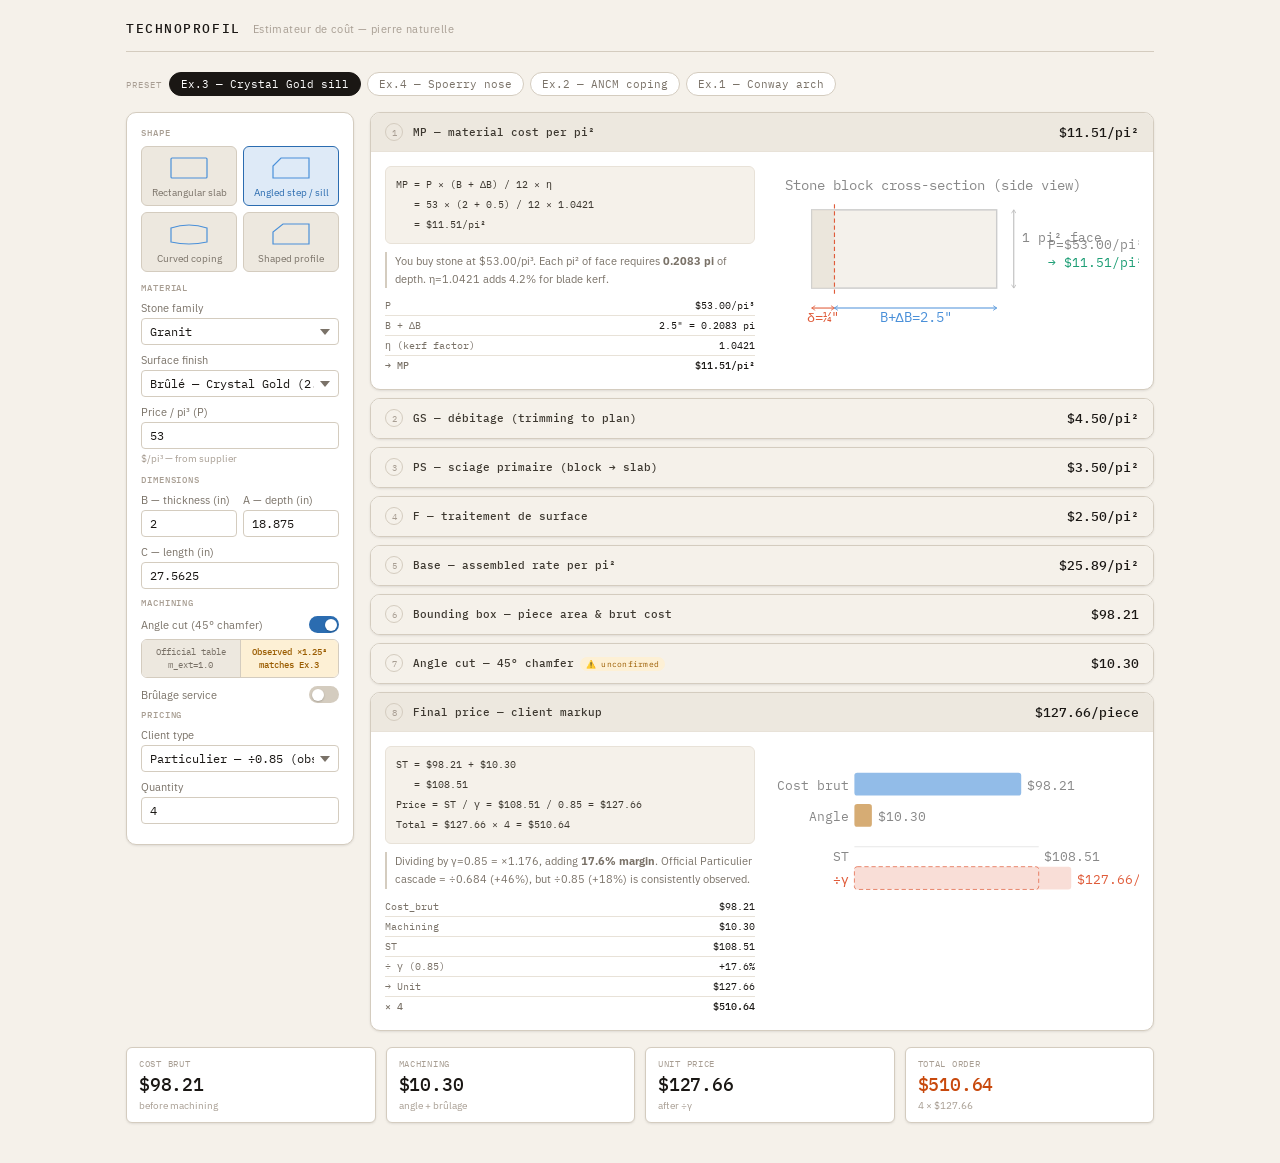
==== app/index.html @ 3b66a6e7 "[web-app] add demo application with the full logic" ====
<!DOCTYPE html>
<html lang="fr">
<head>
  <meta charset="UTF-8">
  <meta name="viewport" content="width=device-width, initial-scale=1.0">
  <title>Technoprofil — Estimateur</title>
  <link rel="stylesheet" href="style.css">
</head>
<body>
<div id="app">

  <!-- Header -->
  <header class="app-header">
    <span class="app-title">Technoprofil</span>
    <span class="app-subtitle">Estimateur de coût — pierre naturelle</span>
  </header>

  <!-- Preset chips -->
  <div class="top-bar">
    <span class="top-label">Preset</span>
    <button class="chip on"  onclick="applyPreset('ex3', this)">Ex.3 — Crystal Gold sill</button>
    <button class="chip"     onclick="applyPreset('ex4', this)">Ex.4 — Spoerry nose</button>
    <button class="chip"     onclick="applyPreset('ex2', this)">Ex.2 — ANCM coping</button>
    <button class="chip"     onclick="applyPreset('ex1', this)">Ex.1 — Conway arch</button>
  </div>

  <!-- Main columns -->
  <div class="cols">

    <!-- ── Left panel: inputs ── -->
    <div>
      <div class="card">

        <!-- Shape -->
        <div class="sec">Shape</div>
        <div class="shape-pick">
          <div class="sh-btn" onclick="setShape('rect', this)">
            <svg width="44" height="28" viewBox="0 0 44 28">
              <rect x="4" y="4" width="36" height="20" rx="1" fill="none" stroke="#4A90D9" stroke-width="1.2"/>
            </svg>
            <span>Rectangular slab</span>
          </div>
          <div class="sh-btn on" onclick="setShape('chamfer', this)">
            <svg width="44" height="28" viewBox="0 0 44 28">
              <path d="M12 4 L40 4 L40 24 L4 24 L4 12 Z" fill="none" stroke="#4A90D9" stroke-width="1.2"/>
            </svg>
            <span>Angled step / sill</span>
          </div>
          <div class="sh-btn" onclick="setShape('coping', this)">
            <svg width="44" height="28" viewBox="0 0 44 28">
              <path d="M4 8 Q22 2 40 8 L40 22 Q22 26 4 22 Z" fill="none" stroke="#4A90D9" stroke-width="1.2"/>
            </svg>
            <span>Curved coping</span>
          </div>
          <div class="sh-btn" onclick="setShape('profile', this)">
            <svg width="44" height="28" viewBox="0 0 44 28">
              <path d="M4 24 L4 12 L14 4 L40 4 L40 24 Z" fill="none" stroke="#4A90D9" stroke-width="1.2"/>
            </svg>
            <span>Shaped profile</span>
          </div>
        </div>

        <!-- Material -->
        <div class="sec">Material</div>
        <div class="field">
          <label>Stone family</label>
          <select id="famille" onchange="render()">
            <option value="granit">Granit</option>
            <option value="calcaire">Calcaire</option>
          </select>
        </div>
        <div class="field">
          <label>Surface finish</label>
          <select id="fini" onchange="render()">
            <!-- populated from FINISH_OPTIONS in tables.js -->
          </select>
        </div>
        <div class="field">
          <label>Price / pi³ (P)</label>
          <input type="number" id="P" value="53" step="0.5" oninput="render()">
          <div class="hint">$/pi³ — from supplier</div>
        </div>

        <!-- Dimensions -->
        <div class="sec" style="margin-top:6px">Dimensions</div>
        <div class="r2">
          <div class="field">
            <label>B — thickness (in)</label>
            <input type="number" id="B" value="2" step="0.125" oninput="render()">
          </div>
          <div class="field">
            <label>A — depth (in)</label>
            <input type="number" id="A" value="18.875" step="0.0625" oninput="render()">
          </div>
        </div>
        <div class="field">
          <label>C — length (in)</label>
          <input type="number" id="C" value="27.5625" step="0.0625" oninput="render()">
        </div>

        <!-- Machining -->
        <div class="sec" style="margin-top:6px">Machining</div>
        <div class="tog-row">
          <span>Angle cut (45° chamfer)</span>
          <label class="tog-track">
            <input class="tog-input" type="checkbox" id="hasAngle" checked onchange="render()">
            <span class="tog-thumb"></span>
          </label>
        </div>
        <div id="mext-pick" class="mext-toggle">
          <button class="mext-opt" data-mext="official" onclick="setMext('official', this)">Official table<br>m_ext=1.0</button>
          <button class="mext-opt on" data-mext="observed" onclick="setMext('observed', this)">Observed ×1.25²<br>matches Ex.3</button>
        </div>
        <div class="tog-row" style="margin-top:6px">
          <span>Brûlage service</span>
          <label class="tog-track">
            <input class="tog-input" type="checkbox" id="hasBrulage" onchange="toggleBrulage(this)">
            <span class="tog-thumb"></span>
          </label>
        </div>
        <div id="brulage-fields" style="display:none">
          <div class="field">
            <label>Rate ($/pi.lin)</label>
            <input type="number" id="brulRate" value="3.00" step="0.25" oninput="render()">
            <div class="hint">3.00 (Ex.4 Crystal Gold) · 5.00 (Ex.1 Woodbury) ⚠️</div>
          </div>
          <div class="hint">κ=1.4 path factor applied automatically</div>
        </div>

        <!-- Pricing -->
        <div class="sec" style="margin-top:6px">Pricing</div>
        <div class="field">
          <label>Client type</label>
          <select id="client" onchange="render()">
            <!-- populated from CLIENT_TYPES in tables.js -->
          </select>
        </div>
        <div class="field">
          <label>Quantity</label>
          <input type="number" id="QTY" value="4" min="1" step="1" oninput="render()">
        </div>

      </div><!-- /.card -->
    </div><!-- /left panel -->

    <!-- ── Right panel: steps ── -->
    <div class="steps-col" id="steps-col">
      <!-- Populated by calculator.js -->
    </div>

  </div><!-- /.cols -->

  <!-- Totals -->
  <div class="totals">
    <div class="tot">
      <div class="lbl">Cost brut</div>
      <div class="val" id="t-brut">—</div>
      <div class="sub">before machining</div>
    </div>
    <div class="tot">
      <div class="lbl">Machining</div>
      <div class="val" id="t-mach">—</div>
      <div class="sub">angle + brûlage</div>
    </div>
    <div class="tot">
      <div class="lbl">Unit price</div>
      <div class="val" id="t-unit">—</div>
      <div class="sub">after ÷γ</div>
    </div>
    <div class="tot">
      <div class="lbl">Total order</div>
      <div class="val" id="t-total">—</div>
      <div class="sub" id="t-qty">—</div>
    </div>
  </div>

</div><!-- /#app -->

<!-- Load order: tables first (data), then calculator (logic + render) -->
<script src="tables.js"></script>
<script src="calculator.js"></script>
<script>
  // Populate dropdowns from tables.js at startup
  (function() {
    const finiSel   = document.getElementById('fini');
    const clientSel = document.getElementById('client');

    FINISH_OPTIONS.forEach(([label, code]) => {
      const o = document.createElement('option');
      o.value = code; o.textContent = label;
      finiSel.appendChild(o);
    });
    CLIENT_TYPES.forEach(([label, gamma]) => {
      const o = document.createElement('option');
      o.value = gamma; o.textContent = label;
      clientSel.appendChild(o);
    });
  })();
</script>
</body>
</html>
---- app/style.css ----
/* ─────────────────────────────────────────────────────────────
   TECHNOPROFIL — Stylesheet
   Design: industrial/precision tool, warm stone palette
   Font: IBM Plex Mono (monospace) + IBM Plex Sans
   ───────────────────────────────────────────────────────────── */

@import url('https://fonts.googleapis.com/css2?family=IBM+Plex+Mono:wght@400;500&family=IBM+Plex+Sans:wght@400;500&display=swap');

/* ── Tokens ──────────────────────────────────────────────────── */
:root {
  --stone:       #f5f1ea;
  --stone-mid:   #ede8df;
  --stone-deep:  #e0d8cb;
  --ink:         #1a1714;
  --ink-mid:     #3d3830;
  --ink-light:   #7a7268;
  --ink-ghost:   #a89e93;
  --rule:        #d4ccbf;
  --rule-light:  #e8e2d8;

  --accent:      #c8490d;    /* terracotta — warning / highlight */
  --accent-soft: #f5e8e2;
  --blue:        #2b6cb0;
  --blue-soft:   #deeaf7;
  --green:       #1a7a53;
  --green-soft:  #d8f0e6;
  --amber:       #9a5c00;
  --amber-soft:  #fdf0d5;

  --radius-sm:   4px;
  --radius-md:   6px;
  --radius-lg:   10px;

  --mono: 'IBM Plex Mono', 'Courier New', monospace;
  --sans: 'IBM Plex Sans', system-ui, sans-serif;

  --shadow-card: 0 1px 3px rgba(0,0,0,.06), 0 1px 2px rgba(0,0,0,.04);
}

/* ── Reset & base ────────────────────────────────────────────── */
*, *::before, *::after { box-sizing: border-box; margin: 0; padding: 0; }

html { font-size: 14px; }

body {
  font-family: var(--sans);
  font-size: 13px;
  background: var(--stone);
  color: var(--ink);
  min-height: 100vh;
  padding: 0;
}

input, select, button, textarea {
  font-family: inherit;
  font-size: inherit;
}

input[type="number"], input[type="text"], select {
  width: 100%;
  border: 1px solid var(--rule);
  border-radius: var(--radius-sm);
  background: #fff;
  color: var(--ink);
  padding: 5px 8px;
  font-family: var(--mono);
  font-size: 12px;
  transition: border-color .15s;
  appearance: none;
  -webkit-appearance: none;
}
input[type="number"]:focus, input[type="text"]:focus, select:focus {
  outline: none;
  border-color: var(--blue);
}
select {
  background-image: url("data:image/svg+xml,%3Csvg xmlns='http://www.w3.org/2000/svg' width='10' height='6'%3E%3Cpath d='M0 0l5 6 5-6z' fill='%237a7268'/%3E%3C/svg%3E");
  background-repeat: no-repeat;
  background-position: right 8px center;
  padding-right: 24px;
}

/* ── App shell ───────────────────────────────────────────────── */
#app {
  max-width: 1060px;
  margin: 0 auto;
  padding: 20px 16px 40px;
}

/* ── Header ─────────────────────────────────────────────────── */
.app-header {
  display: flex;
  align-items: baseline;
  gap: 12px;
  margin-bottom: 20px;
  padding-bottom: 14px;
  border-bottom: 1px solid var(--rule);
}
.app-title {
  font-family: var(--mono);
  font-size: 13px;
  font-weight: 500;
  letter-spacing: .12em;
  text-transform: uppercase;
  color: var(--ink);
}
.app-subtitle {
  font-size: 11px;
  color: var(--ink-ghost);
  letter-spacing: .04em;
}

/* ── Preset bar ──────────────────────────────────────────────── */
.top-bar {
  display: flex;
  gap: 6px;
  flex-wrap: wrap;
  align-items: center;
  margin-bottom: 16px;
}
.top-label {
  font-family: var(--mono);
  font-size: 9px;
  color: var(--ink-ghost);
  letter-spacing: .1em;
  text-transform: uppercase;
  margin-right: 2px;
}
.chip {
  font-family: var(--mono);
  font-size: 11px;
  padding: 4px 11px;
  border-radius: 20px;
  border: 1px solid var(--rule);
  background: #fff;
  color: var(--ink-light);
  cursor: pointer;
  transition: all .15s;
  white-space: nowrap;
}
.chip:hover { border-color: var(--ink-light); color: var(--ink); }
.chip.on {
  background: var(--ink);
  color: #fff;
  border-color: var(--ink);
}

/* ── Two-column layout ───────────────────────────────────────── */
.cols {
  display: grid;
  grid-template-columns: 228px 1fr;
  gap: 16px;
  align-items: start;
}
@media (max-width: 640px) { .cols { grid-template-columns: 1fr; } }

/* ── Panel cards ─────────────────────────────────────────────── */
.card {
  background: #fff;
  border: 1px solid var(--rule);
  border-radius: var(--radius-lg);
  padding: 14px 14px 12px;
  box-shadow: var(--shadow-card);
}
.card + .card { margin-top: 10px; }

.sec {
  font-family: var(--mono);
  font-size: 9px;
  letter-spacing: .1em;
  text-transform: uppercase;
  color: var(--ink-ghost);
  font-weight: 500;
  margin-bottom: 8px;
}

/* ── Form fields ─────────────────────────────────────────────── */
.field { margin-bottom: 8px; }
.field label {
  display: block;
  font-size: 11px;
  color: var(--ink-light);
  margin-bottom: 3px;
}
.hint {
  font-size: 10px;
  color: var(--ink-ghost);
  margin-top: 3px;
  line-height: 1.4;
}
.r2 { display: grid; grid-template-columns: 1fr 1fr; gap: 6px; }

/* ── Shape picker ────────────────────────────────────────────── */
.shape-pick {
  display: grid;
  grid-template-columns: 1fr 1fr;
  gap: 6px;
  margin-bottom: 10px;
}
.sh-btn {
  border: 1px solid var(--rule);
  border-radius: var(--radius-md);
  padding: 7px 4px 6px;
  cursor: pointer;
  text-align: center;
  background: var(--stone-mid);
  transition: all .15s;
}
.sh-btn:hover { border-color: var(--ink-light); background: var(--stone-deep); }
.sh-btn.on {
  border-color: var(--blue);
  background: var(--blue-soft);
}
.sh-btn svg { display: block; margin: 0 auto 4px; }
.sh-btn span {
  font-size: 10px;
  color: var(--ink-light);
  line-height: 1.3;
  display: block;
}
.sh-btn.on span { color: var(--blue); }

/* ── Toggle switch ───────────────────────────────────────────── */
.tog-row {
  display: flex;
  align-items: center;
  justify-content: space-between;
  margin-bottom: 6px;
  font-size: 11px;
  color: var(--ink-light);
}
.tog-track {
  position: relative;
  width: 30px; height: 17px;
  background: var(--rule);
  border-radius: 9px;
  display: inline-block;
  cursor: pointer;
  transition: background .2s;
  flex-shrink: 0;
}
.tog-track:has(input:checked) { background: var(--blue); }
.tog-thumb {
  position: absolute;
  top: 2.5px; left: 2.5px;
  width: 12px; height: 12px;
  background: #fff;
  border-radius: 50%;
  transition: transform .18s;
  pointer-events: none;
  box-shadow: 0 1px 2px rgba(0,0,0,.2);
}
.tog-input {
  position: absolute;
  opacity: 0; width: 100%; height: 100%;
  cursor: pointer; margin: 0;
}
.tog-input:checked ~ .tog-thumb { transform: translateX(13px); }

/* ── m_ext mode toggle ───────────────────────────────────────── */
.mext-toggle {
  display: flex;
  border: 1px solid var(--rule);
  border-radius: var(--radius-md);
  overflow: hidden;
  margin-bottom: 8px;
}
.mext-opt {
  flex: 1;
  font-family: var(--mono);
  font-size: 9px;
  padding: 6px 4px;
  text-align: center;
  cursor: pointer;
  background: var(--stone-mid);
  color: var(--ink-light);
  border: none;
  transition: all .15s;
  line-height: 1.4;
}
.mext-opt + .mext-opt { border-left: 1px solid var(--rule); }
.mext-opt:hover { background: var(--stone-deep); }
.mext-opt.on { background: var(--amber-soft); color: var(--amber); font-weight: 500; }

/* ── Steps column ────────────────────────────────────────────── */
.steps-col { display: flex; flex-direction: column; gap: 8px; }

/* ── Step card ───────────────────────────────────────────────── */
.step-card {
  border: 1px solid var(--rule);
  border-radius: var(--radius-lg);
  overflow: hidden;
  background: #fff;
  box-shadow: var(--shadow-card);
  transition: box-shadow .15s;
}
.step-card:hover { box-shadow: 0 2px 6px rgba(0,0,0,.08); }

.step-head {
  display: flex;
  align-items: center;
  gap: 10px;
  padding: 10px 14px;
  background: var(--stone);
  border-bottom: 1px solid transparent;
  cursor: pointer;
  user-select: none;
  transition: background .12s;
}
.step-card.open .step-head {
  border-bottom-color: var(--rule-light);
  background: var(--stone-mid);
}
.step-head:hover { background: var(--stone-deep); }

.step-idx {
  font-family: var(--mono);
  font-size: 9px;
  width: 18px; height: 18px;
  border-radius: 50%;
  border: 1px solid var(--rule);
  display: flex;
  align-items: center;
  justify-content: center;
  color: var(--ink-ghost);
  flex-shrink: 0;
}
.step-name {
  flex: 1;
  font-family: var(--mono);
  font-size: 11px;
  font-weight: 500;
  color: var(--ink-mid);
}
.step-result {
  font-family: var(--mono);
  font-size: 13px;
  font-weight: 500;
  color: var(--ink);
}
.step-badge {
  font-family: var(--mono);
  font-size: 8px;
  padding: 2px 6px;
  border-radius: 10px;
  background: var(--amber-soft);
  color: var(--amber);
  margin-left: 6px;
  font-weight: 400;
  letter-spacing: .03em;
}

.step-body { display: none; padding: 14px; }
.step-card.open .step-body { display: block; }

.step-inner {
  display: grid;
  grid-template-columns: 1fr 1fr;
  gap: 14px;
  align-items: start;
}
@media (max-width: 520px) { .step-inner { grid-template-columns: 1fr; } }

/* ── Formula box ─────────────────────────────────────────────── */
.formula-box {
  font-family: var(--mono);
  font-size: 10px;
  background: var(--stone);
  border: 1px solid var(--rule-light);
  border-radius: var(--radius-md);
  padding: 8px 10px;
  color: var(--ink-mid);
  line-height: 2;
  white-space: pre;
  overflow-x: auto;
  margin-bottom: 8px;
}

/* ── Insight text ────────────────────────────────────────────── */
.insight-box {
  font-size: 11px;
  color: var(--ink-light);
  line-height: 1.65;
  border-left: 2px solid var(--rule);
  padding-left: 8px;
  margin-bottom: 8px;
}

/* ── Key-value rows ──────────────────────────────────────────── */
.kv {
  display: flex;
  justify-content: space-between;
  font-family: var(--mono);
  font-size: 10px;
  padding: 3px 0;
  border-bottom: 1px solid var(--rule-light);
}
.kv:last-child { border: none; font-weight: 500; }
.kv span:first-child { color: var(--ink-light); }
.kv.warn span:last-child { color: var(--amber); }

/* ── Totals bar ──────────────────────────────────────────────── */
.totals {
  display: grid;
  grid-template-columns: repeat(4, 1fr);
  gap: 10px;
  margin-top: 16px;
}
@media (max-width: 500px) { .totals { grid-template-columns: 1fr 1fr; } }

.tot {
  background: #fff;
  border: 1px solid var(--rule);
  border-radius: var(--radius-md);
  padding: 10px 12px;
  box-shadow: var(--shadow-card);
}
.tot .lbl {
  font-family: var(--mono);
  font-size: 9px;
  text-transform: uppercase;
  letter-spacing: .08em;
  color: var(--ink-ghost);
  margin-bottom: 4px;
}
.tot .val {
  font-family: var(--mono);
  font-size: 18px;
  font-weight: 500;
  color: var(--ink);
  letter-spacing: -.01em;
}
.tot:last-child .val { color: var(--accent); }
.tot .sub {
  font-size: 10px;
  color: var(--ink-ghost);
  margin-top: 3px;
}

/* ── Brûlage sub-fields ──────────────────────────────────────── */
#brulage-fields {
  background: var(--stone-mid);
  border: 1px solid var(--rule-light);
  border-radius: var(--radius-md);
  padding: 8px 10px;
  margin-bottom: 6px;
}
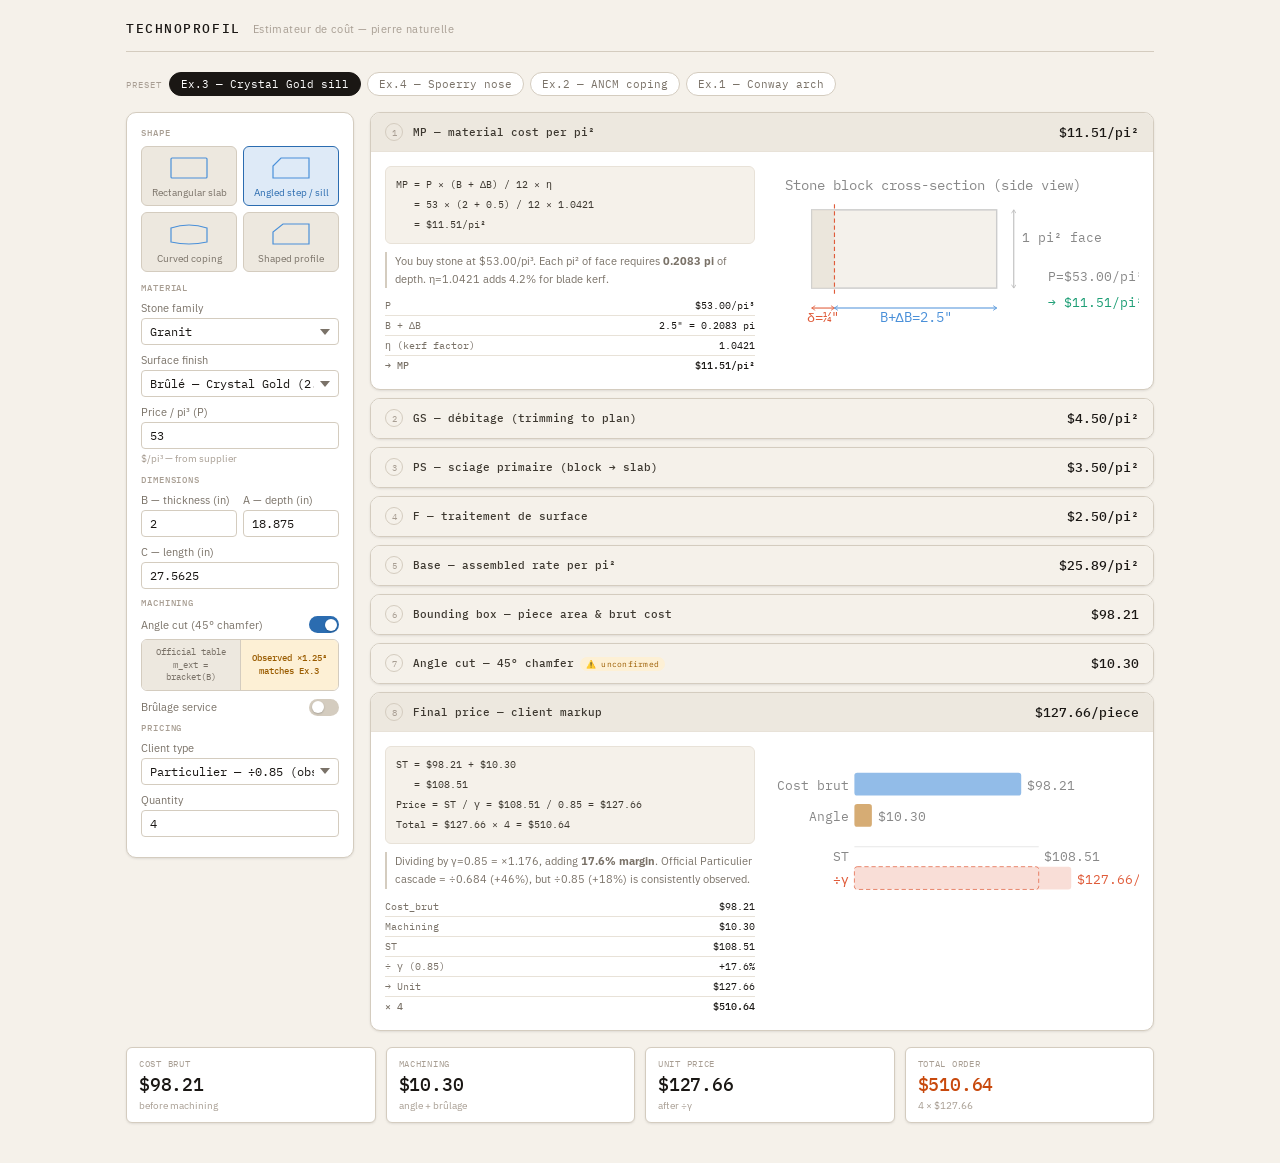
==== commit 00032d74: "fix layout issues" ====
--- a/app/index.html
+++ b/app/index.html
@@ -108,7 +108,7 @@
           </label>
         </div>
         <div id="mext-pick" class="mext-toggle">
-          <button class="mext-opt" data-mext="official" onclick="setMext('official', this)">Official table<br>m_ext=1.0</button>
+          <button class="mext-opt" data-mext="official" onclick="setMext('official', this)">Official table<br>m_ext = bracket(B)</button>
           <button class="mext-opt on" data-mext="observed" onclick="setMext('observed', this)">Observed ×1.25²<br>matches Ex.3</button>
         </div>
         <div class="tog-row" style="margin-top:6px">
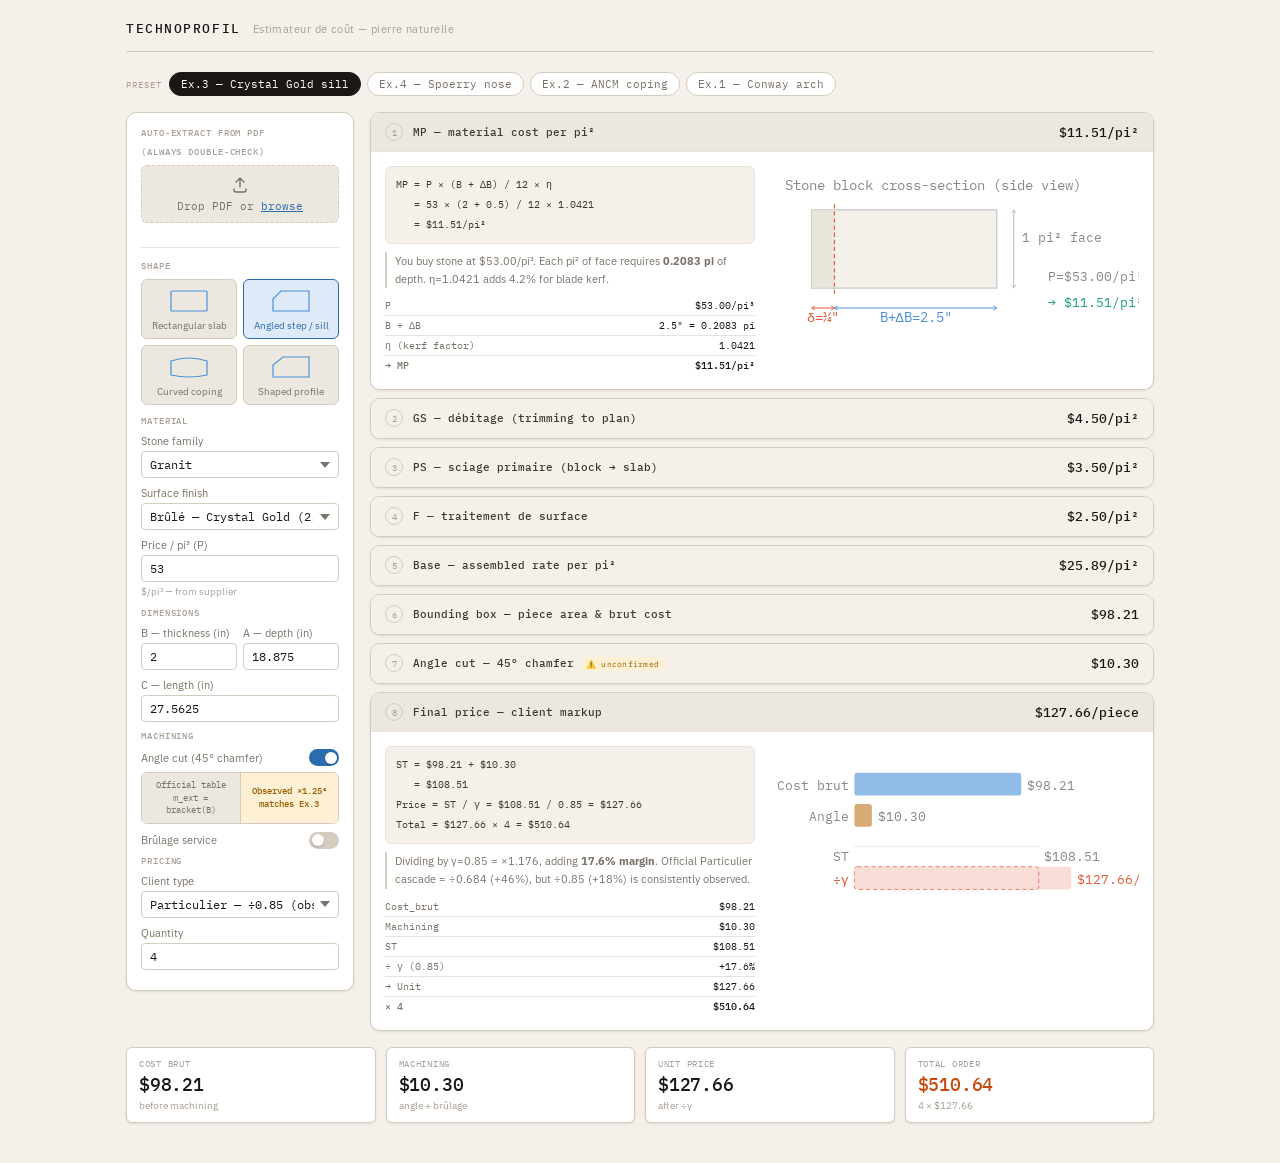
==== commit ef361918: "[pdf-ocr\] add option to auto-extract data from PDF" ====
--- a/app/index.html
+++ b/app/index.html
@@ -31,6 +31,25 @@
     <div>
       <div class="card">
 
+        <!-- PDF Auto-extract -->
+        <div class="sec">Auto-extract from PDF</div>
+        <div class="sec">(Always double-check)</div>
+        <div id="pdf-zone" class="pdf-zone"
+             ondragover="pdfDragOver(event)"
+             ondragleave="pdfDragLeave(event)"
+             ondrop="pdfDrop(event)"
+             onclick="document.getElementById('pdf-file').click()">
+          <input type="file" id="pdf-file" accept=".pdf" style="display:none"
+                 onchange="pdfFileSelected(this)">
+          <svg width="18" height="18" viewBox="0 0 18 18" fill="none" style="display:block;margin:0 auto 5px" xmlns="http://www.w3.org/2000/svg">
+            <path d="M9 2v9M5 6l4-4 4 4" stroke="currentColor" stroke-width="1.4" stroke-linecap="round" stroke-linejoin="round"/>
+            <path d="M3 13v1a2 2 0 002 2h8a2 2 0 002-2v-1" stroke="currentColor" stroke-width="1.4" stroke-linecap="round"/>
+          </svg>
+          <div class="pdf-prompt">Drop PDF or <span class="pdf-browse">browse</span></div>
+        </div>
+        <div id="pdf-status" class="pdf-status"></div>
+        <div class="pdf-rule"></div>
+
         <!-- Shape -->
         <div class="sec">Shape</div>
         <div class="shape-pick">
@@ -176,7 +195,8 @@
 
 </div><!-- /#app -->
 
-<!-- Load order: tables first (data), then calculator (logic + render) -->
+<!-- Load order: config (env), tables (data), calculator (logic + render) -->
+<script src="config.js"></script>
 <script src="tables.js"></script>
 <script src="calculator.js"></script>
 <script>
--- a/app/style.css
+++ b/app/style.css
@@ -282,6 +282,38 @@
 .mext-opt:hover { background: var(--stone-deep); }
 .mext-opt.on { background: var(--amber-soft); color: var(--amber); font-weight: 500; }
 
+/* ── PDF upload zone ─────────────────────────────────────────── */
+.pdf-zone {
+  border: 1.5px dashed var(--rule);
+  border-radius: var(--radius-md);
+  padding: 10px 8px 9px;
+  text-align: center;
+  cursor: pointer;
+  background: var(--stone-mid);
+  color: var(--ink-light);
+  transition: border-color .15s, background .15s;
+  margin-bottom: 6px;
+}
+.pdf-zone:hover { border-color: var(--ink-light); background: var(--stone-deep); }
+.pdf-zone.dragover { border-color: var(--blue); background: var(--blue-soft); }
+.pdf-prompt { font-family: var(--mono); font-size: 11px; }
+.pdf-browse { color: var(--blue); text-decoration: underline; }
+.pdf-status {
+  font-family: var(--mono);
+  font-size: 10px;
+  min-height: 14px;
+  margin-bottom: 4px;
+  color: var(--ink-ghost);
+  white-space: nowrap;
+  overflow: hidden;
+  text-overflow: ellipsis;
+}
+.pdf-status.loading { color: var(--ink-light); }
+.pdf-status.ok      { color: var(--green); }
+.pdf-status.warn    { color: var(--amber); }
+.pdf-status.err     { color: var(--accent); }
+.pdf-rule { height: 1px; background: var(--rule-light); margin: 4px 0 12px; }
+
 /* ── Steps column ────────────────────────────────────────────── */
 .steps-col { display: flex; flex-direction: column; gap: 8px; }
 
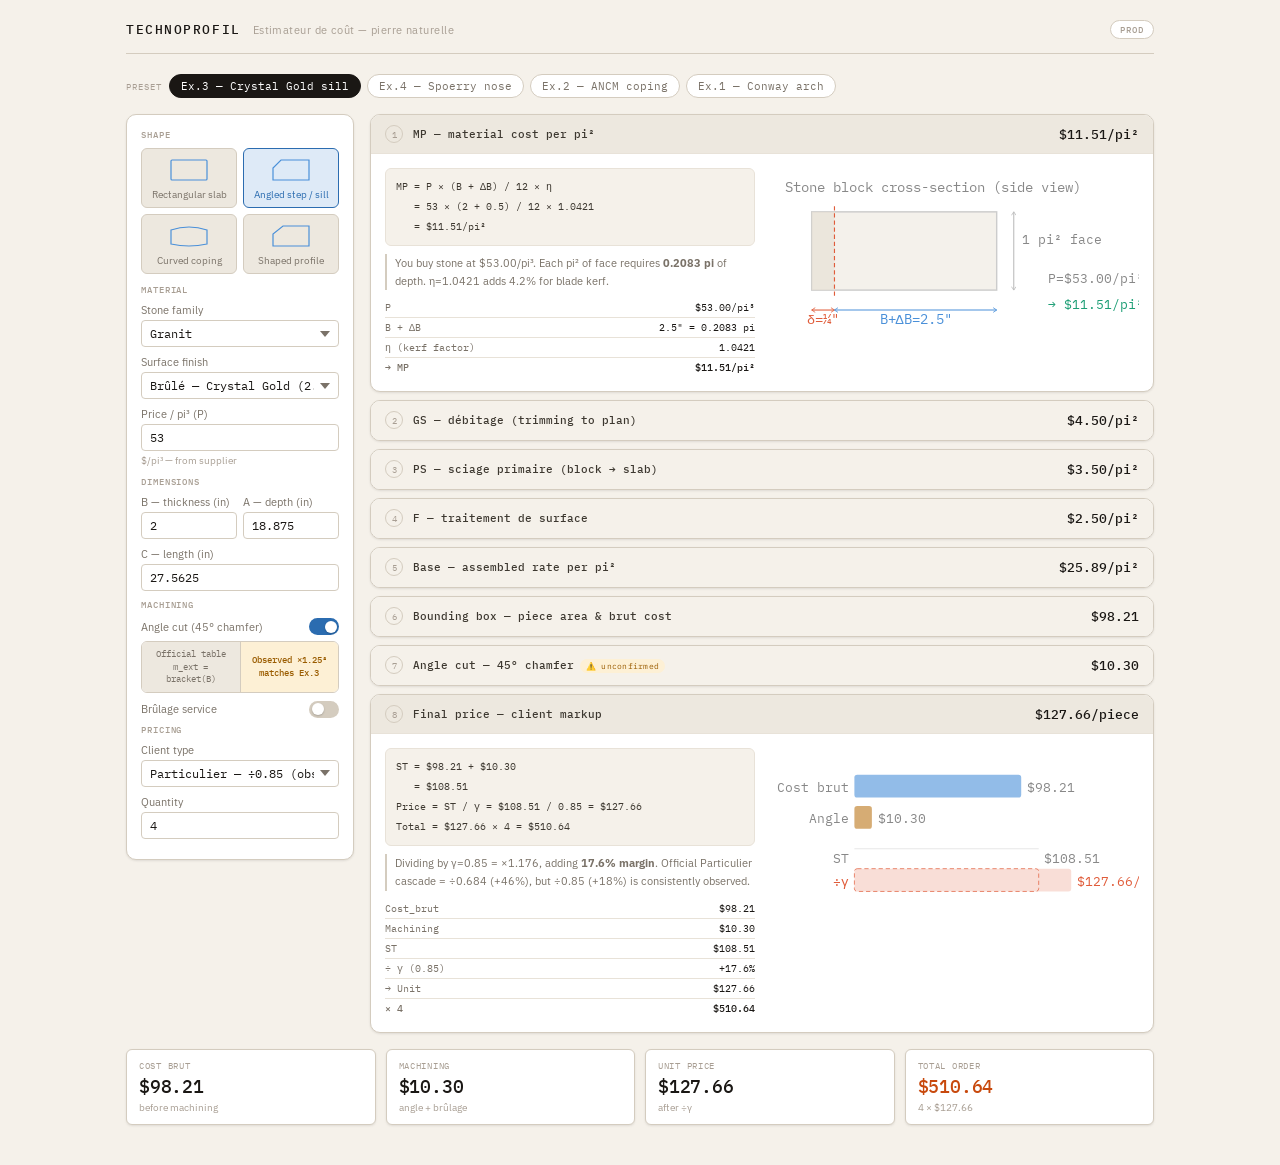
==== commit b78bf3a3: "[access] add toggle dev/prod to hidde unstable features" ====
--- a/app/index.html
+++ b/app/index.html
@@ -13,6 +13,7 @@
   <header class="app-header">
     <span class="app-title">Technoprofil</span>
     <span class="app-subtitle">Estimateur de coût — pierre naturelle</span>
+    <button id="env-toggle" class="env-toggle" onclick="setDevMode(this)">PROD</button>
   </header>
 
   <!-- Preset chips -->
@@ -31,24 +32,26 @@
     <div>
       <div class="card">
 
-        <!-- PDF Auto-extract -->
-        <div class="sec">Auto-extract from PDF</div>
-        <div class="sec">(Always double-check)</div>
-        <div id="pdf-zone" class="pdf-zone"
-             ondragover="pdfDragOver(event)"
-             ondragleave="pdfDragLeave(event)"
-             ondrop="pdfDrop(event)"
-             onclick="document.getElementById('pdf-file').click()">
-          <input type="file" id="pdf-file" accept=".pdf" style="display:none"
-                 onchange="pdfFileSelected(this)">
-          <svg width="18" height="18" viewBox="0 0 18 18" fill="none" style="display:block;margin:0 auto 5px" xmlns="http://www.w3.org/2000/svg">
-            <path d="M9 2v9M5 6l4-4 4 4" stroke="currentColor" stroke-width="1.4" stroke-linecap="round" stroke-linejoin="round"/>
-            <path d="M3 13v1a2 2 0 002 2h8a2 2 0 002-2v-1" stroke="currentColor" stroke-width="1.4" stroke-linecap="round"/>
-          </svg>
-          <div class="pdf-prompt">Drop PDF or <span class="pdf-browse">browse</span></div>
-        </div>
-        <div id="pdf-status" class="pdf-status"></div>
-        <div class="pdf-rule"></div>
+        <!-- PDF Auto-extract (dev only) -->
+        <div id="dev-only" style="display:none">
+          <div class="sec">Auto-extract from PDF</div>
+          <div class="sec">(Always double-check)</div>
+          <div id="pdf-zone" class="pdf-zone"
+               ondragover="pdfDragOver(event)"
+               ondragleave="pdfDragLeave(event)"
+               ondrop="pdfDrop(event)"
+               onclick="document.getElementById('pdf-file').click()">
+            <input type="file" id="pdf-file" accept=".pdf" style="display:none"
+                   onchange="pdfFileSelected(this)">
+            <svg width="18" height="18" viewBox="0 0 18 18" fill="none" style="display:block;margin:0 auto 5px" xmlns="http://www.w3.org/2000/svg">
+              <path d="M9 2v9M5 6l4-4 4 4" stroke="currentColor" stroke-width="1.4" stroke-linecap="round" stroke-linejoin="round"/>
+              <path d="M3 13v1a2 2 0 002 2h8a2 2 0 002-2v-1" stroke="currentColor" stroke-width="1.4" stroke-linecap="round"/>
+            </svg>
+            <div class="pdf-prompt">Drop PDF or <span class="pdf-browse">browse</span></div>
+          </div>
+          <div id="pdf-status" class="pdf-status"></div>
+          <div class="pdf-rule"></div>
+        </div>
 
         <!-- Shape -->
         <div class="sec">Shape</div>
--- a/app/style.css
+++ b/app/style.css
@@ -90,11 +90,32 @@
 /* ── Header ─────────────────────────────────────────────────── */
 .app-header {
   display: flex;
-  align-items: baseline;
+  align-items: center;
   gap: 12px;
   margin-bottom: 20px;
   padding-bottom: 14px;
   border-bottom: 1px solid var(--rule);
+}
+.env-toggle {
+  margin-left: auto;
+  font-family: var(--mono);
+  font-size: 9px;
+  font-weight: 500;
+  letter-spacing: .1em;
+  text-transform: uppercase;
+  padding: 3px 9px;
+  border-radius: 20px;
+  border: 1px solid var(--rule);
+  background: #fff;
+  color: var(--ink-ghost);
+  cursor: pointer;
+  transition: all .15s;
+}
+.env-toggle:hover { border-color: var(--ink-light); color: var(--ink); }
+.env-toggle.dev {
+  background: var(--amber-soft);
+  border-color: var(--amber);
+  color: var(--amber);
 }
 .app-title {
   font-family: var(--mono);
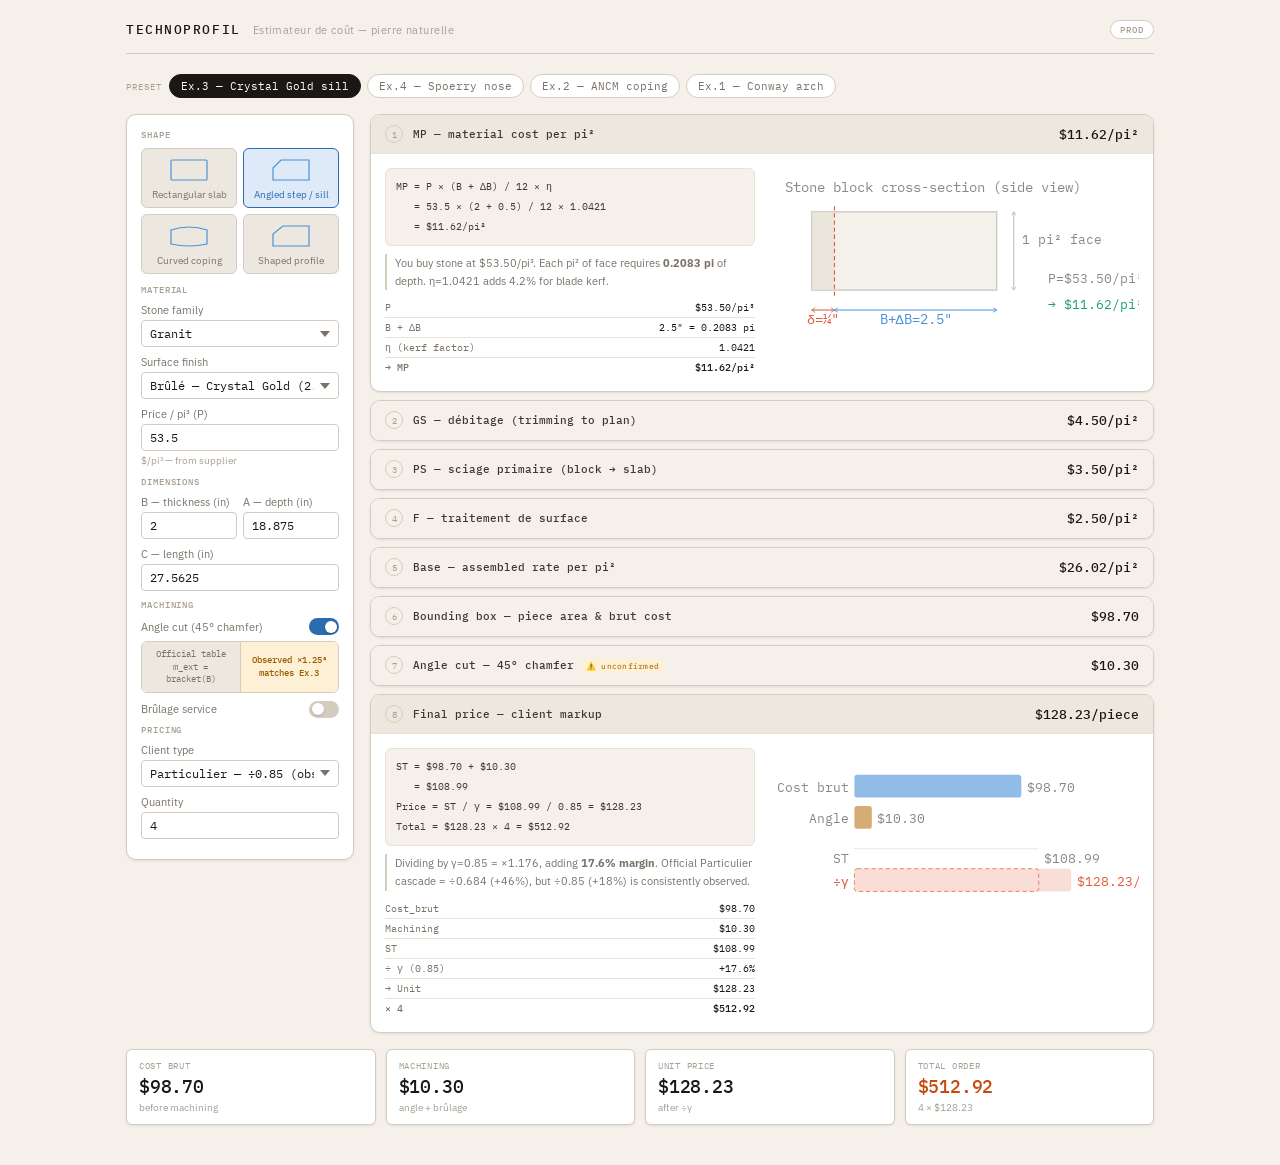
==== commit 479f0687: "WIP: questions to ask" ====
--- a/app/index.html
+++ b/app/index.html
@@ -99,7 +99,7 @@
         </div>
         <div class="field">
           <label>Price / pi³ (P)</label>
-          <input type="number" id="P" value="53" step="0.5" oninput="render()">
+          <input type="number" id="P" value="53.5" step="0.5" oninput="render()">
           <div class="hint">$/pi³ — from supplier</div>
         </div>
 
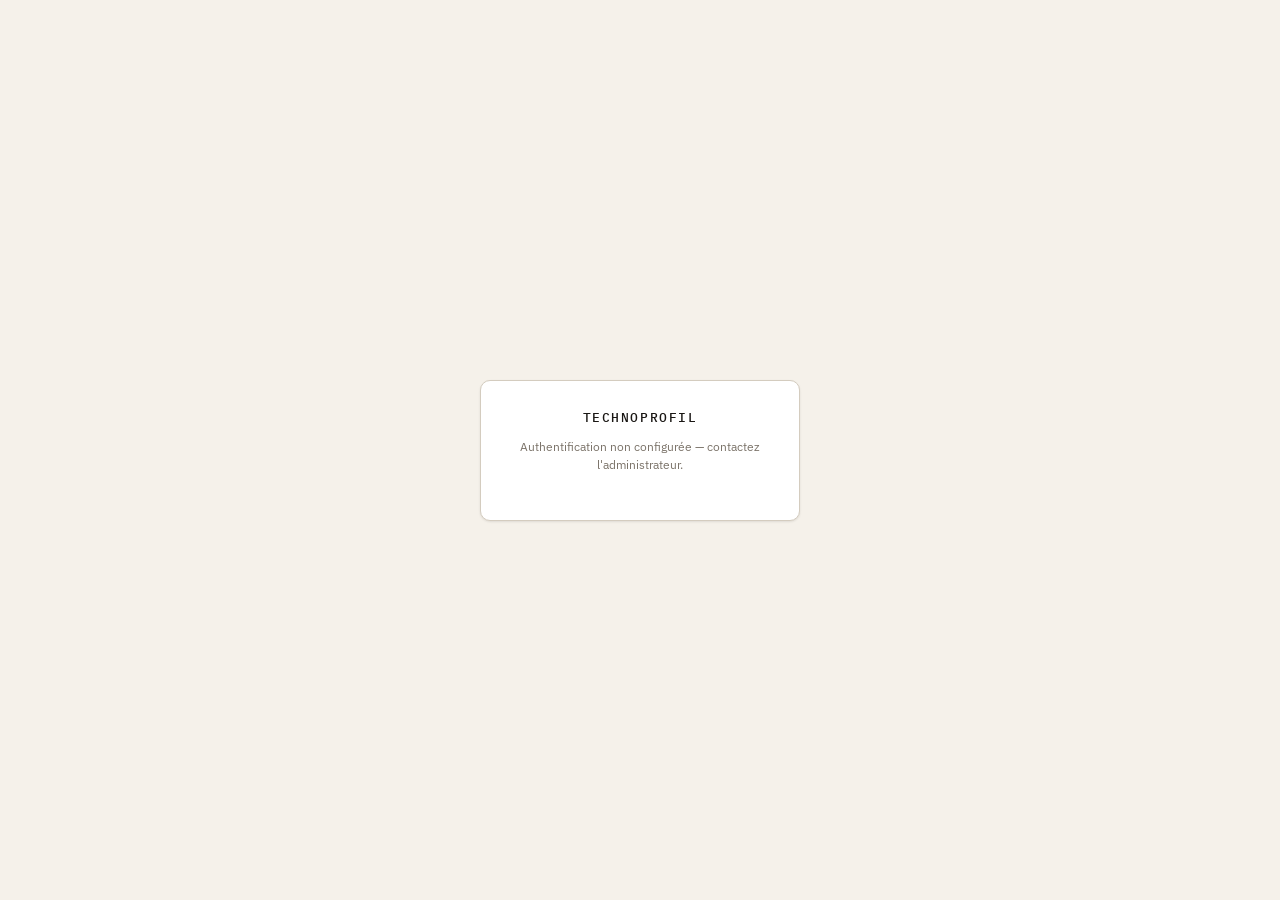
==== commit 4eaa9636: "SSO configuration" ====
--- a/app/index.html
+++ b/app/index.html
@@ -5,14 +5,27 @@
   <meta name="viewport" content="width=device-width, initial-scale=1.0">
   <title>Technoprofil — Estimateur</title>
   <link rel="stylesheet" href="style.css">
+  <script src="https://alcdn.msauth.net/browser/3.18.0/js/msal-browser.min.js"></script>
 </head>
 <body>
-<div id="app">
+
+<!-- Auth gate — shown until the user is signed in with an authorized Microsoft account -->
+<div id="auth-gate" class="auth-gate" style="display:none">
+  <div class="auth-card">
+    <span class="app-title">Technoprofil</span>
+    <p class="auth-msg" id="auth-msg">Cet outil est réservé aux utilisateurs autorisés.</p>
+    <button id="auth-login-btn" class="auth-btn" onclick="authSignIn()">Se connecter avec Microsoft →</button>
+  </div>
+</div>
+
+<div id="app" style="display:none">
 
   <!-- Header -->
   <header class="app-header">
     <span class="app-title">Technoprofil</span>
     <span class="app-subtitle">Estimateur de coût — pierre naturelle</span>
+    <span id="auth-user" class="auth-user"></span>
+    <button id="auth-logout-btn" class="auth-logout" onclick="authSignOut()">Déconnexion</button>
     <button id="env-toggle" class="env-toggle" onclick="setDevMode(this)">PROD</button>
   </header>
 
@@ -198,8 +211,10 @@
 
 </div><!-- /#app -->
 
-<!-- Load order: config (env), tables (data), calculator (logic + render) -->
+<!-- Load order: config (env), auth, tables (data), calculator (logic + render) -->
 <script src="config.js"></script>
+<script src="authConfig.js"></script>
+<script src="auth.js"></script>
 <script src="tables.js"></script>
 <script src="calculator.js"></script>
 <script>
@@ -219,6 +234,38 @@
       clientSel.appendChild(o);
     });
   })();
+
+  // Auth gate — block the app until the user signs in with an authorized
+  // Microsoft account. Access itself is enforced by Entra ID (assigned users
+  // only); this just drives the sign-in flow and reveals the app on success.
+  (async function bootstrapAuth() {
+    const gate = document.getElementById('auth-gate');
+    const msg  = document.getElementById('auth-msg');
+    const app  = document.getElementById('app');
+
+    if (!AUTH_IS_CONFIGURED) {
+      msg.textContent = "Authentification non configurée — contactez l'administrateur.";
+      document.getElementById('auth-login-btn').style.display = 'none';
+      gate.style.display = 'flex';
+      return;
+    }
+
+    try {
+      await authInit();
+    } catch (e) {
+      msg.textContent = `Erreur d'authentification : ${e.message}`;
+      gate.style.display = 'flex';
+      return;
+    }
+
+    if (authIsSignedIn()) {
+      gate.style.display = 'none';
+      app.style.display = '';
+      document.getElementById('auth-user').textContent = authUserLabel();
+    } else {
+      gate.style.display = 'flex';
+    }
+  })();
 </script>
 </body>
 </html>
--- a/app/style.css
+++ b/app/style.css
@@ -87,6 +87,66 @@
   padding: 20px 16px 40px;
 }
 
+/* ── Auth gate ───────────────────────────────────────────────── */
+.auth-gate {
+  min-height: 100vh;
+  display: flex;
+  align-items: center;
+  justify-content: center;
+  padding: 20px;
+}
+.auth-card {
+  background: #fff;
+  border: 1px solid var(--rule);
+  border-radius: var(--radius-lg);
+  box-shadow: var(--shadow-card);
+  padding: 28px 26px;
+  max-width: 320px;
+  text-align: center;
+}
+.auth-card .app-title { display: block; margin-bottom: 12px; }
+.auth-msg {
+  font-size: 12px;
+  color: var(--ink-light);
+  margin-bottom: 18px;
+  line-height: 1.5;
+}
+.auth-btn {
+  font-family: var(--mono);
+  font-size: 12px;
+  font-weight: 500;
+  padding: 9px 16px;
+  border-radius: var(--radius-md);
+  border: 1px solid var(--ink);
+  background: var(--ink);
+  color: #fff;
+  cursor: pointer;
+  transition: all .15s;
+}
+.auth-btn:hover { background: var(--ink-mid); border-color: var(--ink-mid); }
+
+/* ── Header auth indicators ──────────────────────────────────── */
+.auth-user {
+  margin-left: auto;
+  font-family: var(--mono);
+  font-size: 11px;
+  color: var(--ink-light);
+}
+.auth-logout {
+  font-family: var(--mono);
+  font-size: 9px;
+  letter-spacing: .06em;
+  text-transform: uppercase;
+  padding: 3px 9px;
+  border-radius: 20px;
+  border: 1px solid var(--rule);
+  background: #fff;
+  color: var(--ink-ghost);
+  cursor: pointer;
+  transition: all .15s;
+}
+.auth-logout:hover { border-color: var(--ink-light); color: var(--ink); }
+
 /* ── Header ─────────────────────────────────────────────────── */
 .app-header {
   display: flex;
